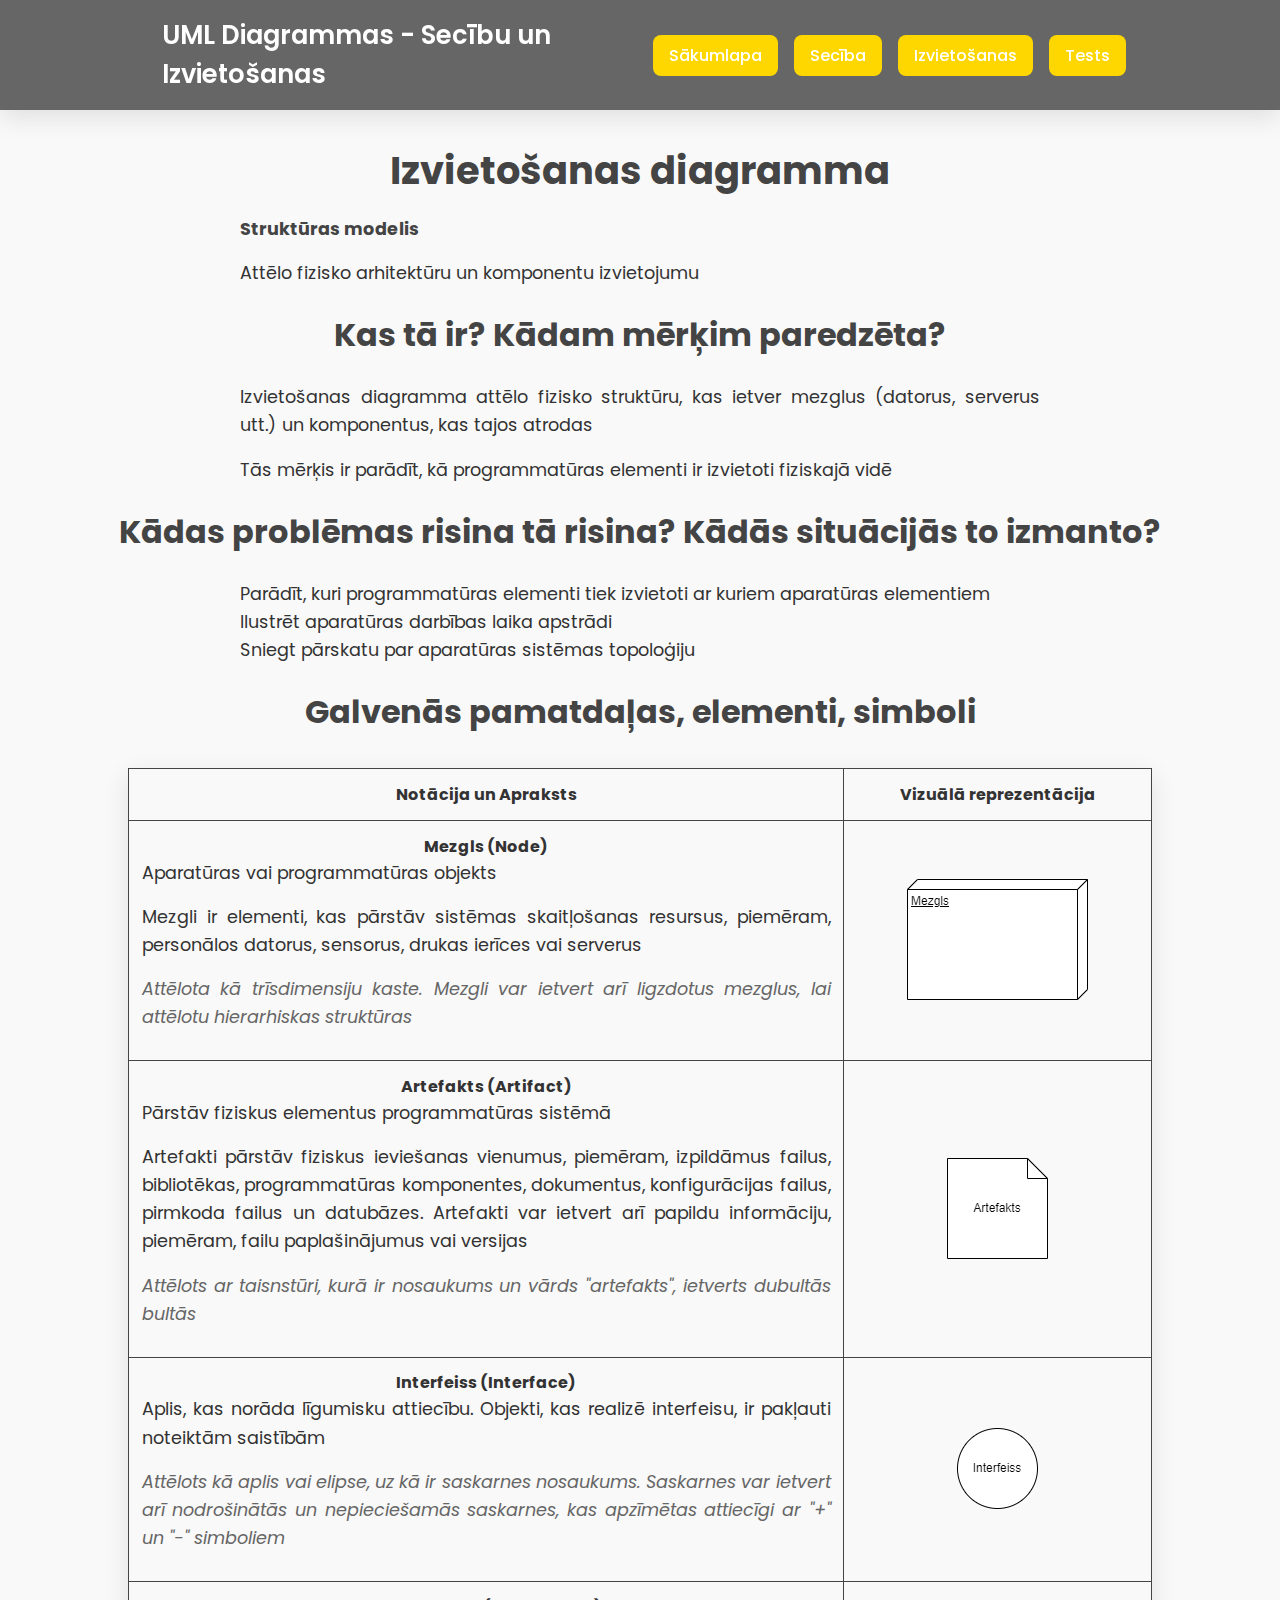
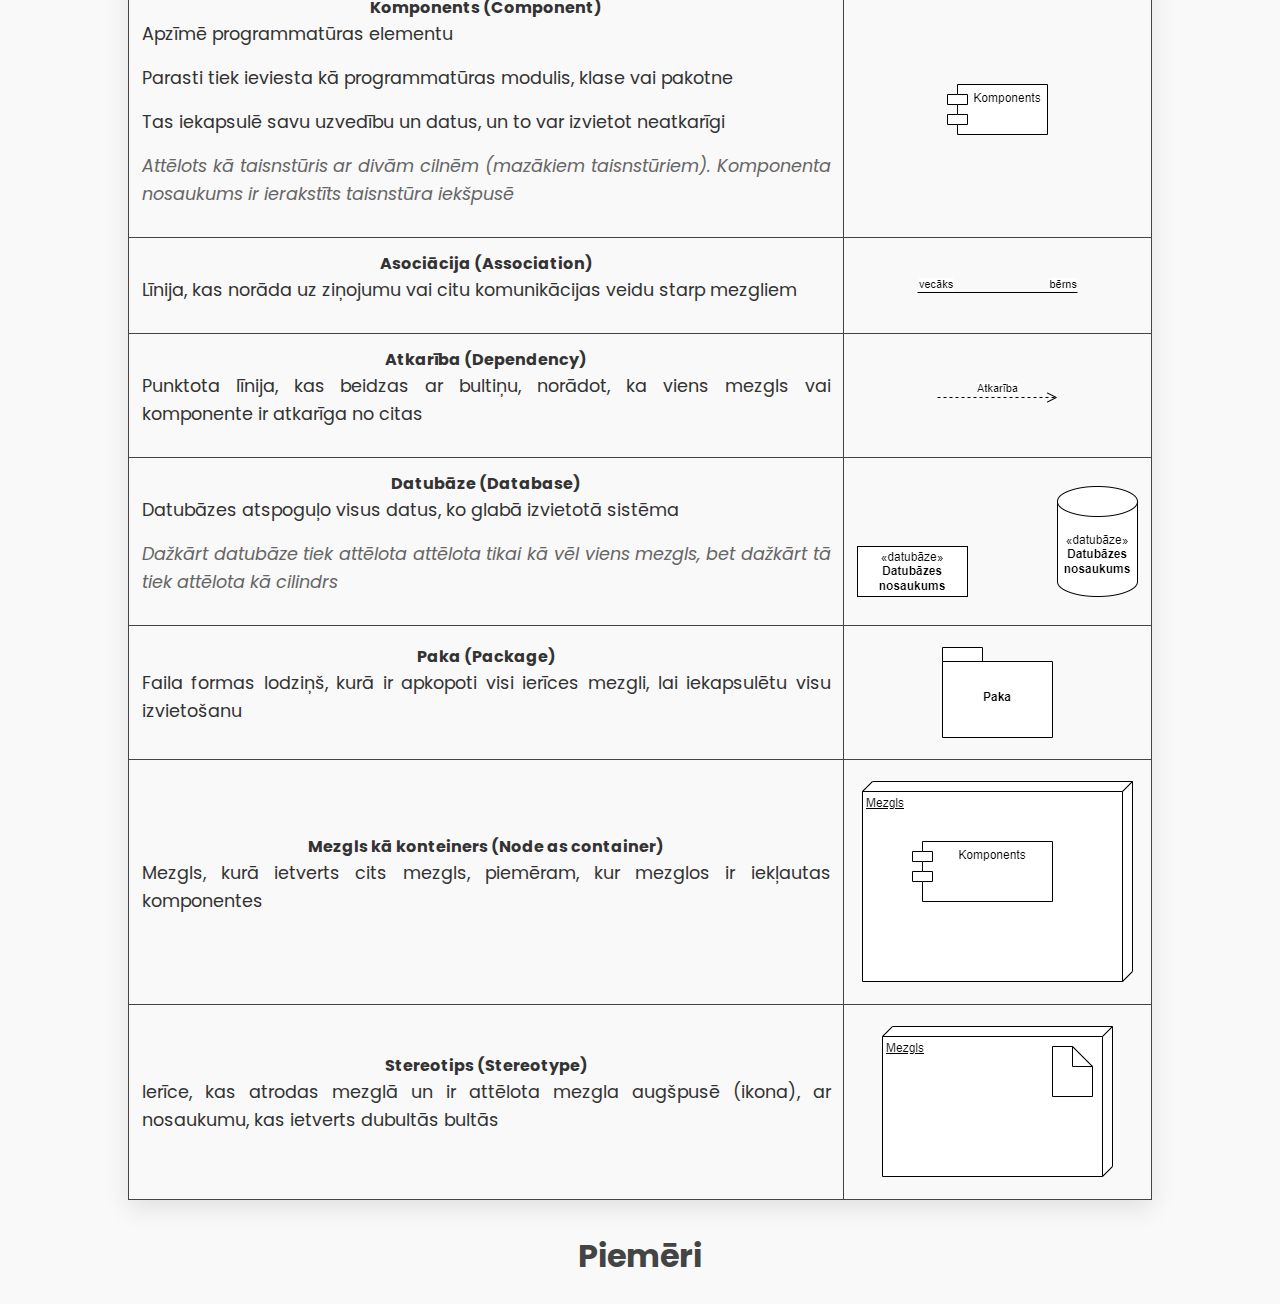
==== UML/deployment.html @ feddd4f9 "First commit" ====
<!DOCTYPE html>
<html lang="en">
<head>
    <meta charset="UTF-8">
    <meta name="viewport" content="width=device-width, initial-scale=1.0">
    <title>Izvietošanas diagrammas</title>
    <link rel="stylesheet" href="style.css">
    <link rel="stylesheet" href="https://cdnjs.cloudflare.com/ajax/libs/font-awesome/6.6.0/css/all.min.css" integrity="sha512-Kc323vGBEqzTmouAECnVceyQqyqdsSiqLQISBL29aUW4U/M7pSPA/gEUZQqv1cwx4OnYxTxve5UMg5GT6L4JJg==" crossorigin="anonymous" referrerpolicy="no-referrer" />
</head>
<body>
    <header>
        <a href="./" class="logo"><i class="fa-solid fa-diagram-project"></i> UML Diagrammas - Secību un Izvietošanas</a>

        <div class="uml">
            <a href="index.html" class="btn">Sākumlapa</a>         
            <a href="sequence.html" class="btn">Secība</a>
            <a href="deployment.html" class="btn">Izvietošanas</a>
            <a href="tests.html" class="btn">Tests</a>
        </div>   
    </header>
    <!-- <p>Katrai UML diagrammai izklāstīt:
        vai tā ir struktūras (structure) vai uzvedības (behavior) modeļa daļa?
        kas tā ir un kādam mērķim paredzēta?
        kādu problēmu tā risina un kādās situācijās to izmanto?
        kādas ir galvenās diagrammas pamatdaļas, elementi, izmantotie simboli?
        Izveidot divus piemērus katrai no UML diagrammām (saistībā ar tīmekļa tehnoloģiju projektiem). Kopā 4 piemēri.</p> -->

        <!-- <p>https://www.lucidchart.com/pages/uml-deployment-diagram <br>
            https://creately.com/guides/deployment-diagram-tutorial/ <br>
            https://www.visual-paradigm.com/guide/uml-unified-modeling-language/what-is-deployment-diagram/ <br>


            https://online.visual-paradigm.com/diagrams/tutorials/deployment-diagram-tutorial/
            https://online.visual-paradigm.com/app/diagrams/#diagram:proj=0&type=DeploymentDiagram&width=11&height=8.5&unit=inch
            
        </p> -->
        <!-- https://www.geeksforgeeks.org/deployment-diagram-unified-modeling-languageuml/#:~:text=Use-,Cases%20of%20Deployment%20Diagrams,-Below%20are%20the 
         https://www.lucidchart.com/pages/what-is-UML-unified-modeling-language#:~:text=the%20relevant%20relationships.-,DEPLOYMENT%20DIAGRAMS,-A%20deployment%20diagram-->

        <h1>Izvietošanas diagramma</h1>
            <p class="model">Struktūras modelis</p>
            <p>Attēlo fizisko arhitektūru un komponentu izvietojumu</p>
        <h2>Kas tā ir? Kādam mērķim paredzēta?</h2>
            <p>Izvietošanas diagramma attēlo fizisko struktūru, kas ietver mezglus (datorus, serverus utt.) un komponentus, kas tajos atrodas</p>
            <p>Tās mērķis ir parādīt, kā programmatūras elementi ir izvietoti fiziskajā vidē</p>
        <h2>Kādas problēmas risina tā risina? Kādās situācijās to izmanto?</h2>
            <p>Parādīt, kuri programmatūras elementi tiek izvietoti ar 
            kuriem aparatūras elementiem<br>
            Ilustrēt aparatūras darbības laika apstrādi<br>
            Sniegt pārskatu par aparatūras sistēmas topoloģiju</p>
        <h2>Galvenās pamatdaļas, elementi, simboli</h2>
        <table>
            <tr>
                <th>Notācija un Apraksts</th>
                <th>Vizuālā reprezentācija</th>
            </tr>
            <tr>
                <td><div class="title">Mezgls (Node)</div>
                    <p>Aparatūras vai programmatūras objekts</p>
                    <p>Mezgli ir elementi, kas pārstāv sistēmas skaitļošanas resursus, piemēram, personālos datorus, sensorus, drukas ierīces vai serverus</p>
                    <p class="description">Attēlota kā trīsdimensiju kaste. Mezgli var ietvert arī ligzdotus mezglus, lai attēlotu hierarhiskas struktūras</p>
                </td>
                <td><img src="Images/Deployment/node.png"></td>
            </tr>
            <tr>
                <!--  -->
                <td><div class="title">Artefakts (Artifact)</div>
                    <p>Pārstāv fiziskus elementus programmatūras sistēmā</p>
                    <p>Artefakti pārstāv fiziskus ieviešanas vienumus, piemēram, izpildāmus failus, bibliotēkas, programmatūras komponentes, dokumentus, konfigurācijas failus, pirmkoda failus un datubāzes. Artefakti var ietvert arī papildu informāciju, piemēram, failu paplašinājumus vai versijas</p>
                    <p class="description">Attēlots ar taisnstūri, kurā ir nosaukums un vārds "artefakts", ietverts dubultās bultās </p>
                </td>
                <td><img src="Images/Deployment/artifact.png"></td>
            </tr>
            <tr>
                <td><div class="title">Interfeiss (Interface)</div>
                    <p>Aplis, kas norāda līgumisku attiecību. Objekti, kas realizē interfeisu, ir pakļauti noteiktām saistībām</p>
                    <!-- <p>Interfeiss definē līgumu, kurā norādītas metodes vai darbības, kas komponentam jāīsteno. Tas atspoguļo dažādu komponentu vai apakšsistēmu mijiedarbības punktu</p> -->
                    <p class="description">Attēlots kā aplis vai elipse, uz kā ir saskarnes nosaukums. Saskarnes var ietvert arī nodrošinātās un nepieciešamās saskarnes, kas apzīmētas attiecīgi ar "+" un "-" simboliem</p> 
                    <!-- saskarnes check +/- -->
                </td>
                <td><img src="Images/Deployment/inter.png"></td>
            </tr>
            <tr>
                <td>
                    <div class="title">Komponents (Component)</div>
                    <p>Apzīmē programmatūras elementu</p>
                    <p>Parasti tiek ieviesta kā programmatūras modulis, klase vai pakotne</p>
                    <p>Tas iekapsulē savu uzvedību un datus, un to var izvietot neatkarīgi</p>
                    <p class="description"> Attēlots kā taisnstūris ar divām cilnēm (mazākiem taisnstūriem). Komponenta nosaukums ir ierakstīts taisnstūra iekšpusē</p>
                </td>
                <td><img src="Images/Deployment/comp.png"></td>
            </tr>
            <tr>
                <td><div class="title">Asociācija (Association)</div>
                    <p>Līnija, kas norāda uz ziņojumu vai citu komunikācijas veidu starp mezgliem</p>
                </td>
                <td><img src="Images/Deployment/ass.png"></td>
            </tr>
            <tr>
                <td><div class="title">Atkarība (Dependency)</div>
                    <p>Punktota līnija, kas beidzas ar bultiņu, norādot, ka viens mezgls vai komponente ir atkarīga no citas</p>
                </td>
                <td><img src="Images/Deployment/dep.png"></td>
            </tr>

            <tr>
                <td><div class="title">Datubāze (Database)</div>
                    <p>Datubāzes atspoguļo visus datus, ko glabā izvietotā sistēma</p>
                    <p class="description">Dažkārt datubāze tiek attēlota attēlota tikai kā vēl viens mezgls, bet dažkārt tā tiek attēlota kā cilindrs</p>
                </td>
                <td><img src="Images/Deployment/db.png"></td>
            </tr>
            <tr>
                <td><div class="title">Paka (Package)</div>
                    <p>Faila formas lodziņš, kurā ir apkopoti visi ierīces mezgli, lai iekapsulētu visu izvietošanu</p>
                </td>
                <td><img src="Images/Deployment/paka.png"></td>
            </tr>

            <tr>
                <td><div class="title">Mezgls kā konteiners (Node as container)</div>
                    <p>Mezgls, kurā ietverts cits mezgls, piemēram, kur mezglos ir iekļautas komponentes</p>
                </td>
                <td><img src="Images/Deployment/boxcomp.png"></td>   
            </tr>
            <tr>
                <td><div class="title">Stereotips (Stereotype)</div>
                    <p>Ierīce, kas atrodas mezglā un ir attēlota mezgla augšpusē (ikona), ar nosaukumu, kas ietverts dubultās bultās</p>
                </td>
                <td><img src="Images/Deployment/stero.png"></td>
            </tr>
        </table>
        <h2>Piemēri</h2>

        <!-- Izvietošanas diagrammas palīdz:

        Saprast sistēmas arhitektūru: Sniedz skaidru priekšstatu par to, kā komponenti ir izvietoti un kā tie mijiedarbojas.
        Identificēt resursus: Palīdz noteikt, kuri resursi ir nepieciešami, lai palaistu sistēmu.
        Plānot izvietošanu: Sniedz informāciju par to, kā un kur programmatūra tiks izvietota.
        Situācijas, kad tās tiek izmantotas:

        Sistēmas izstrādes plānošana.
        Izvietošanas un resursu pārvaldība.
        Datu centru un serveru infrastruktūras izstrāde. 
        

        Deployment Diagrams are used to represent system hardware and its software. It tells us what hardware components exist and what software components run on them.

        We illustrate system architecture as distribution of software artifacts over distributed targets.
        An artifact is the information that is generated by system software.
        They are primarily used when a software is being used, distributed or deployed over multiple machines with different configurations.
        -->
</body>
</html>
---- UML/style.css ----
@import url('https://fonts.googleapis.com/css2?family=Poppins:ital,wght@0,100;0,200;0,300;0,400;0,500;0,600;0,700;0,800;0,900&display=swap');

* {
    font-family: 'Poppins', sans-serif;
    margin: 0;
    padding: 0;
    outline: none;
    border: none;
    text-decoration: none;
    box-sizing: border-box;
    transition: all .3s ease;
}

:root {
    --dark-1: #444;
    --dark-2: #666;
    --gold-1: #FFD700;
    --gold-2: #ffae00;
    --white: #fff;
    --box-shadow: 0 .5rem 1.5rem rgba(0,0,0,0.1);
    --light-grey: #f9f9f9;
    --text-grey: #333;
}

body {
    background-color: var(--light-grey);
    color: var(--text-grey);
}

header {
    position: sticky;
    top: 0;
    width: 100%;
    background: var(--dark-2);
    z-index: 1;
    padding: 1rem 12%;
    box-shadow: var(--box-shadow);
    display: flex;
    justify-content: space-between;
    align-items: center;
}

.logo {
    color: var(--white);
    font-size: 1.6rem;
    font-weight: 600;
    display: flex;
    align-items: center;
}

.logo i {
    margin-right: 0.5rem;
}

.uml {
    display: flex;
    gap: 1rem;
}

.btn {
    display: inline-block;
    font-size: 1rem;
    font-weight: 500;
    border-radius: .5rem;
    background-color: var(--gold-1);
    color: var(--white);
    padding: .5rem 1rem;
}

.btn:hover {
    cursor: pointer;
    background: var(--gold-2);
    color: var(--white);
}

h1 {
    text-align: center;
    font-size: 2.4rem;
    margin: 2rem 0 1rem;
    color: var(--dark-1);
}

h2 {
    text-align: center;
    font-size: 2rem;
    margin: 1.5rem 0;
    color: var(--dark-1);
}

h3 {
    text-align: center;
    font-size: 1.8rem;
    margin-top: 1.5rem;
    color: var(--dark-2);
}

p {
    margin: 0 auto 1rem;
    max-width: 800px;
    font-size: 1.1rem;
    line-height: 1.6;
    text-align: justify;
}

.model {
    font-weight: bold;
    color: var(--dark-1);
}

.description{
    font-style: italic;
    color: var(--dark-2);
}

table {
    width: 80%;
    margin: 2rem auto;
    border-collapse: collapse;
    box-shadow: var(--box-shadow);
}

th, td {
    padding: 0.8rem;
    text-align: center;
    border: 1px solid var(--dark-1);
    font-size: 1rem;
}

td img {
    display: block;
    margin: 0.5rem auto;
}

.title {
    text-align: center;
    font-weight: bold;
}

.question {
    margin-bottom: 20px;
}

.question label {
    display: block;
    text-align: left;
    margin: 0 auto;
    width: fit-content;
}

.result {
    font-weight: bold;
    color: green;
}
        
.incorrect { 
    color: red; 
}
        
button { 
    padding: 10px 15px;
    font-size: 16px;
    display: block;
    margin: 20px auto;
 }

@media (max-width: 768px) {
    header {
        padding: 1rem 5%;
    }

    .uml {
        flex-direction: column;
        gap: 0.5rem;
    }

    h1 {
        font-size: 2rem;
    }

    h2 {
        font-size: 1.8rem;
    }

    h3 {
        font-size: 1.6rem;
    }

    p {
        margin: 0 1rem;
        font-size: 1rem;
    }

    table {
        width: 100%;
    }
}
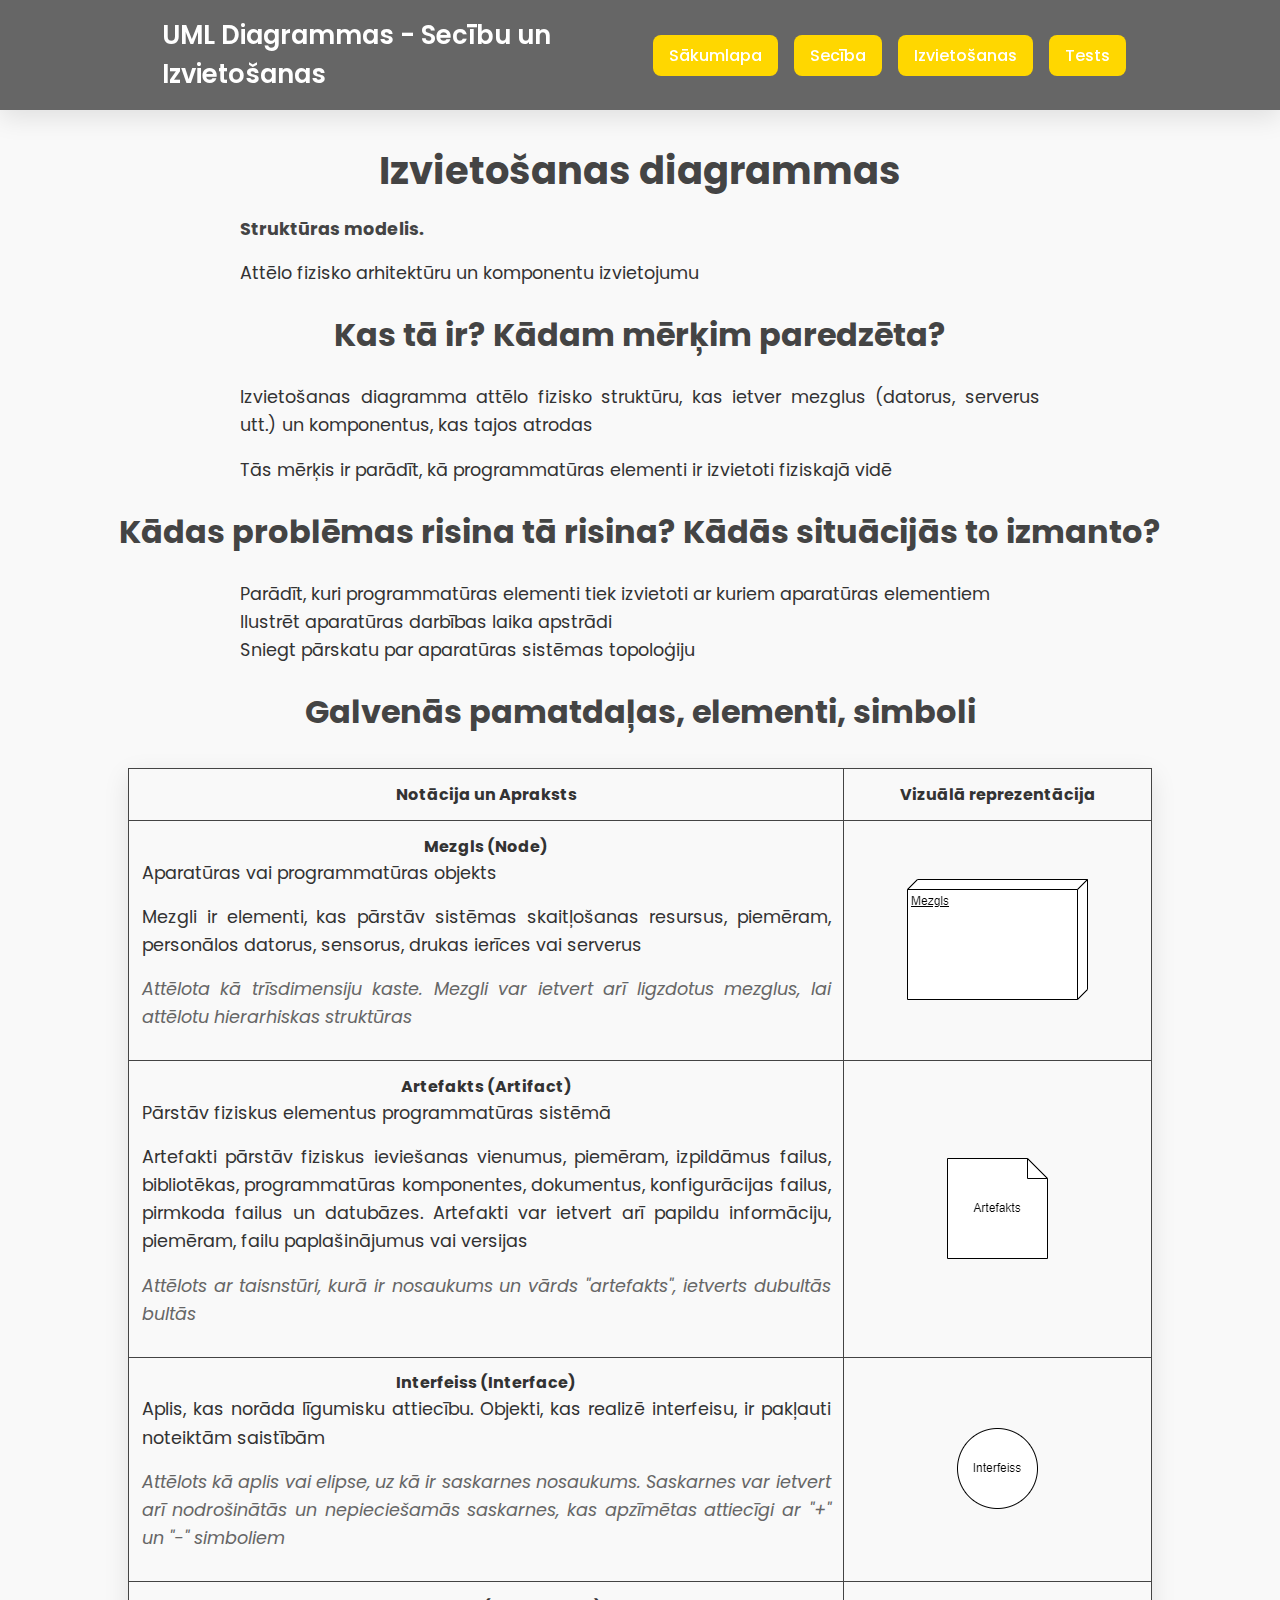
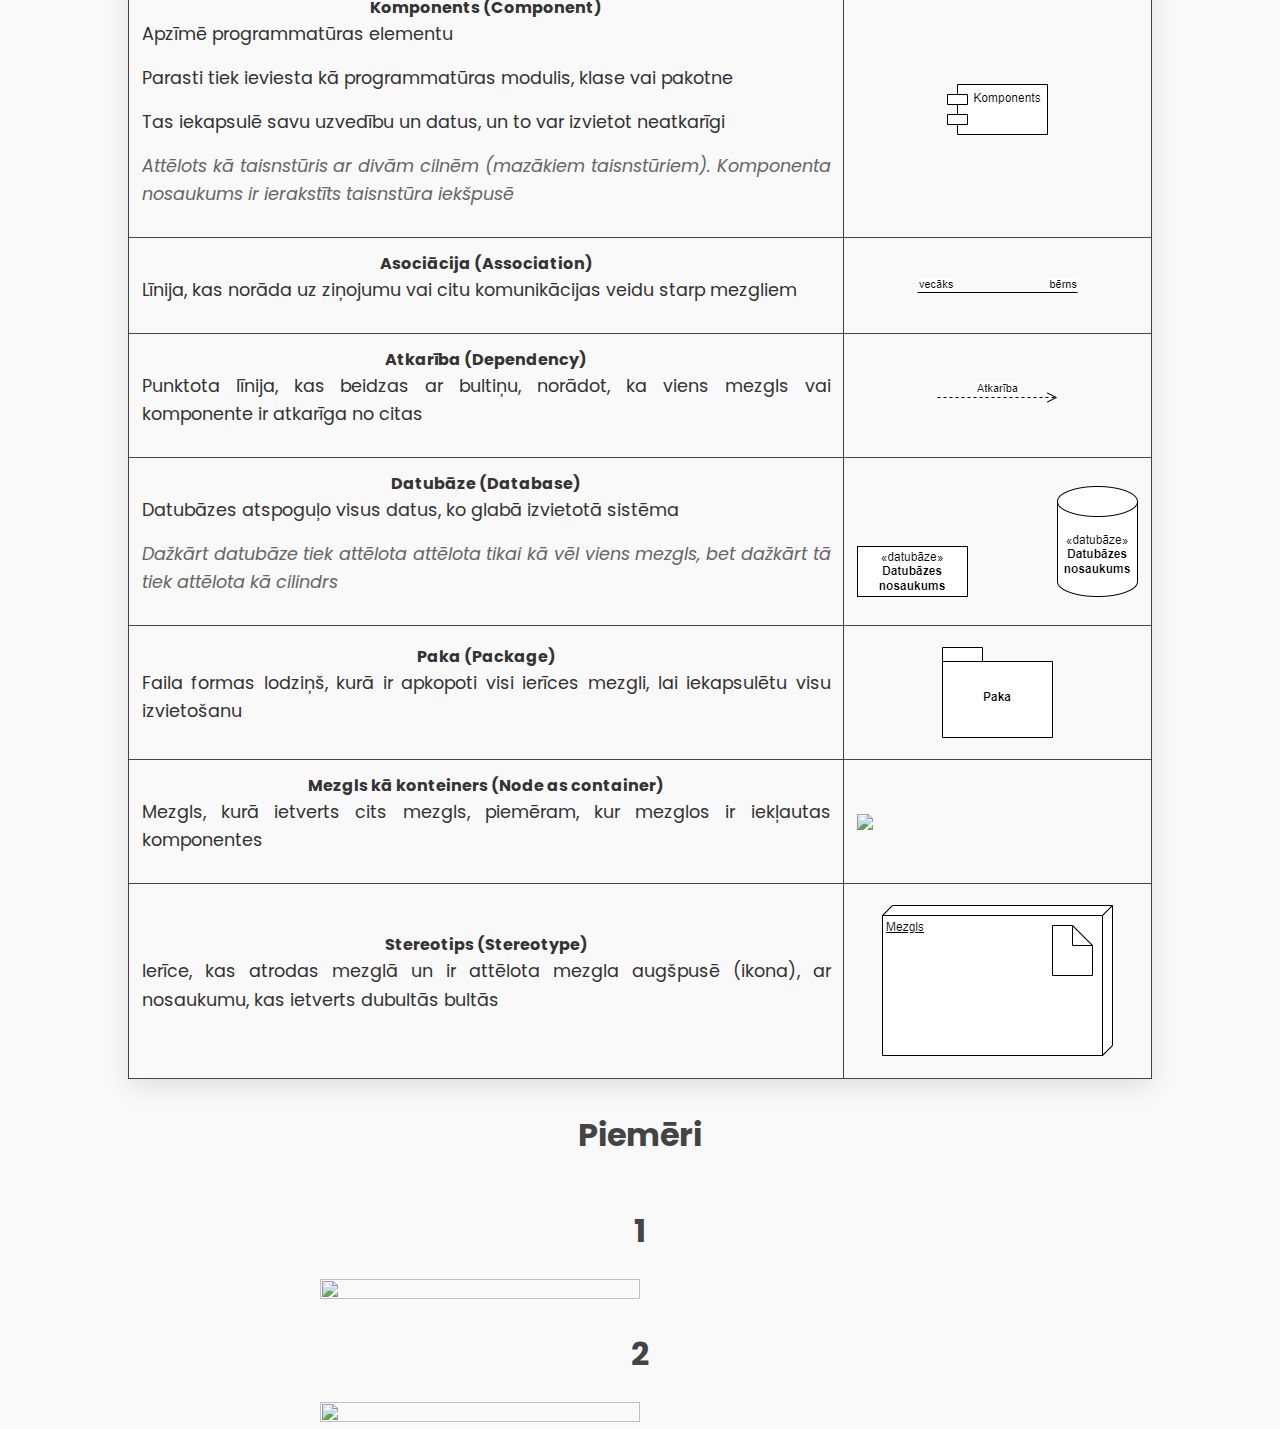
==== commit 0c7c8883: "Pievienoju pirmo sequence diagramu" ====
--- a/UML/deployment.html
+++ b/UML/deployment.html
@@ -37,9 +37,9 @@
         <!-- https://www.geeksforgeeks.org/deployment-diagram-unified-modeling-languageuml/#:~:text=Use-,Cases%20of%20Deployment%20Diagrams,-Below%20are%20the 
          https://www.lucidchart.com/pages/what-is-UML-unified-modeling-language#:~:text=the%20relevant%20relationships.-,DEPLOYMENT%20DIAGRAMS,-A%20deployment%20diagram-->
 
-        <h1>Izvietošanas diagramma</h1>
-            <p class="model">Struktūras modelis</p>
-            <p>Attēlo fizisko arhitektūru un komponentu izvietojumu</p>
+        <h1>Izvietošanas diagrammas</h1>
+        <p class="model">Struktūras modelis.</p>
+        <p>Attēlo fizisko arhitektūru un komponentu izvietojumu</p>
         <h2>Kas tā ir? Kādam mērķim paredzēta?</h2>
             <p>Izvietošanas diagramma attēlo fizisko struktūru, kas ietver mezglus (datorus, serverus utt.) un komponentus, kas tajos atrodas</p>
             <p>Tās mērķis ir parādīt, kā programmatūras elementi ir izvietoti fiziskajā vidē</p>
@@ -132,6 +132,17 @@
         </table>
         <h2>Piemēri</h2>
 
+
+        <div class="examp">
+            <h2>1</h2>
+            <img src=""></img>
+        </div>
+        
+        <div class="examp">
+            <h2>2</h2>
+            <img src=""></img>
+        </div>
+
         <!-- Izvietošanas diagrammas palīdz:
 
         Saprast sistēmas arhitektūru: Sniedz skaidru priekšstatu par to, kā komponenti ir izvietoti un kā tie mijiedarbojas.
--- a/UML/style.css
+++ b/UML/style.css
@@ -163,6 +163,20 @@
     margin: 20px auto;
  }
 
+
+.examp{
+    display: flex;
+    flex-direction: column;
+    align-items: center;
+}
+
+
+.examp img{
+    width: 50%;
+    height: 50%;
+}
+
+
 @media (max-width: 768px) {
     header {
         padding: 1rem 5%;
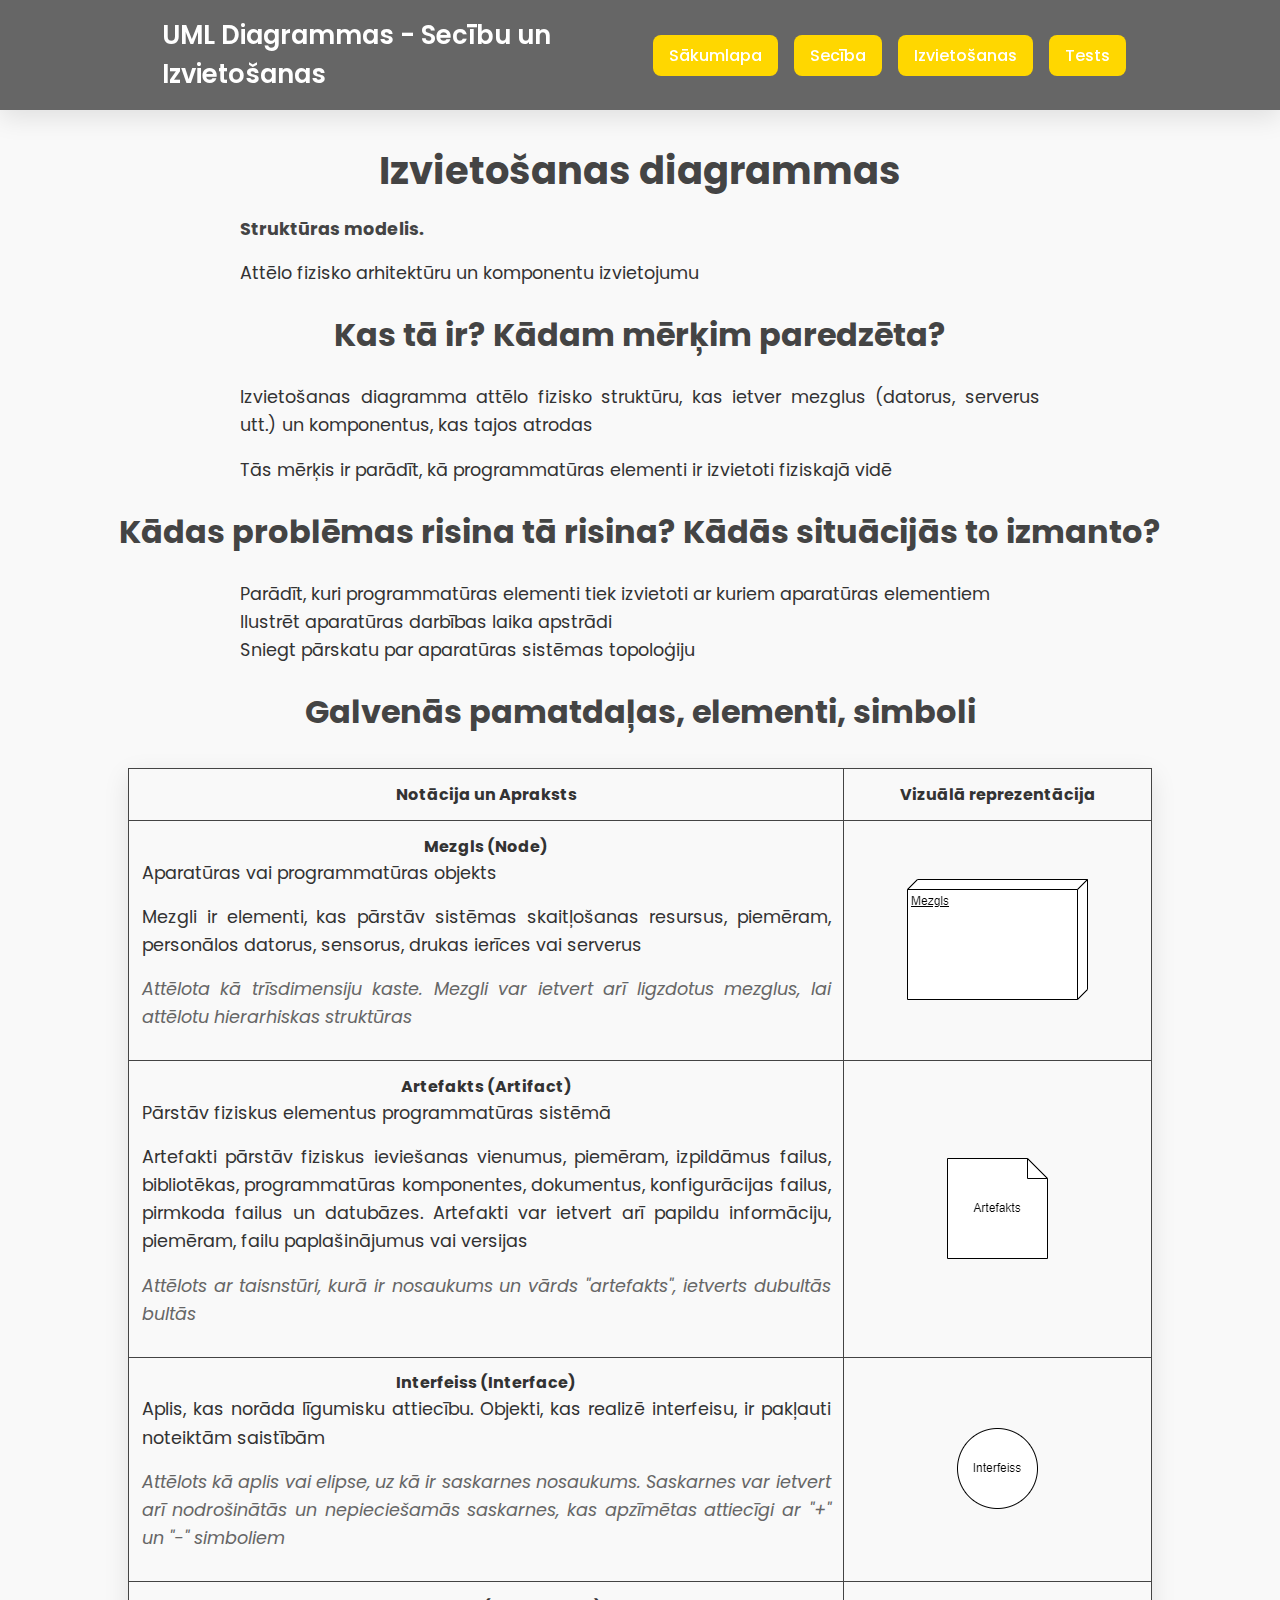
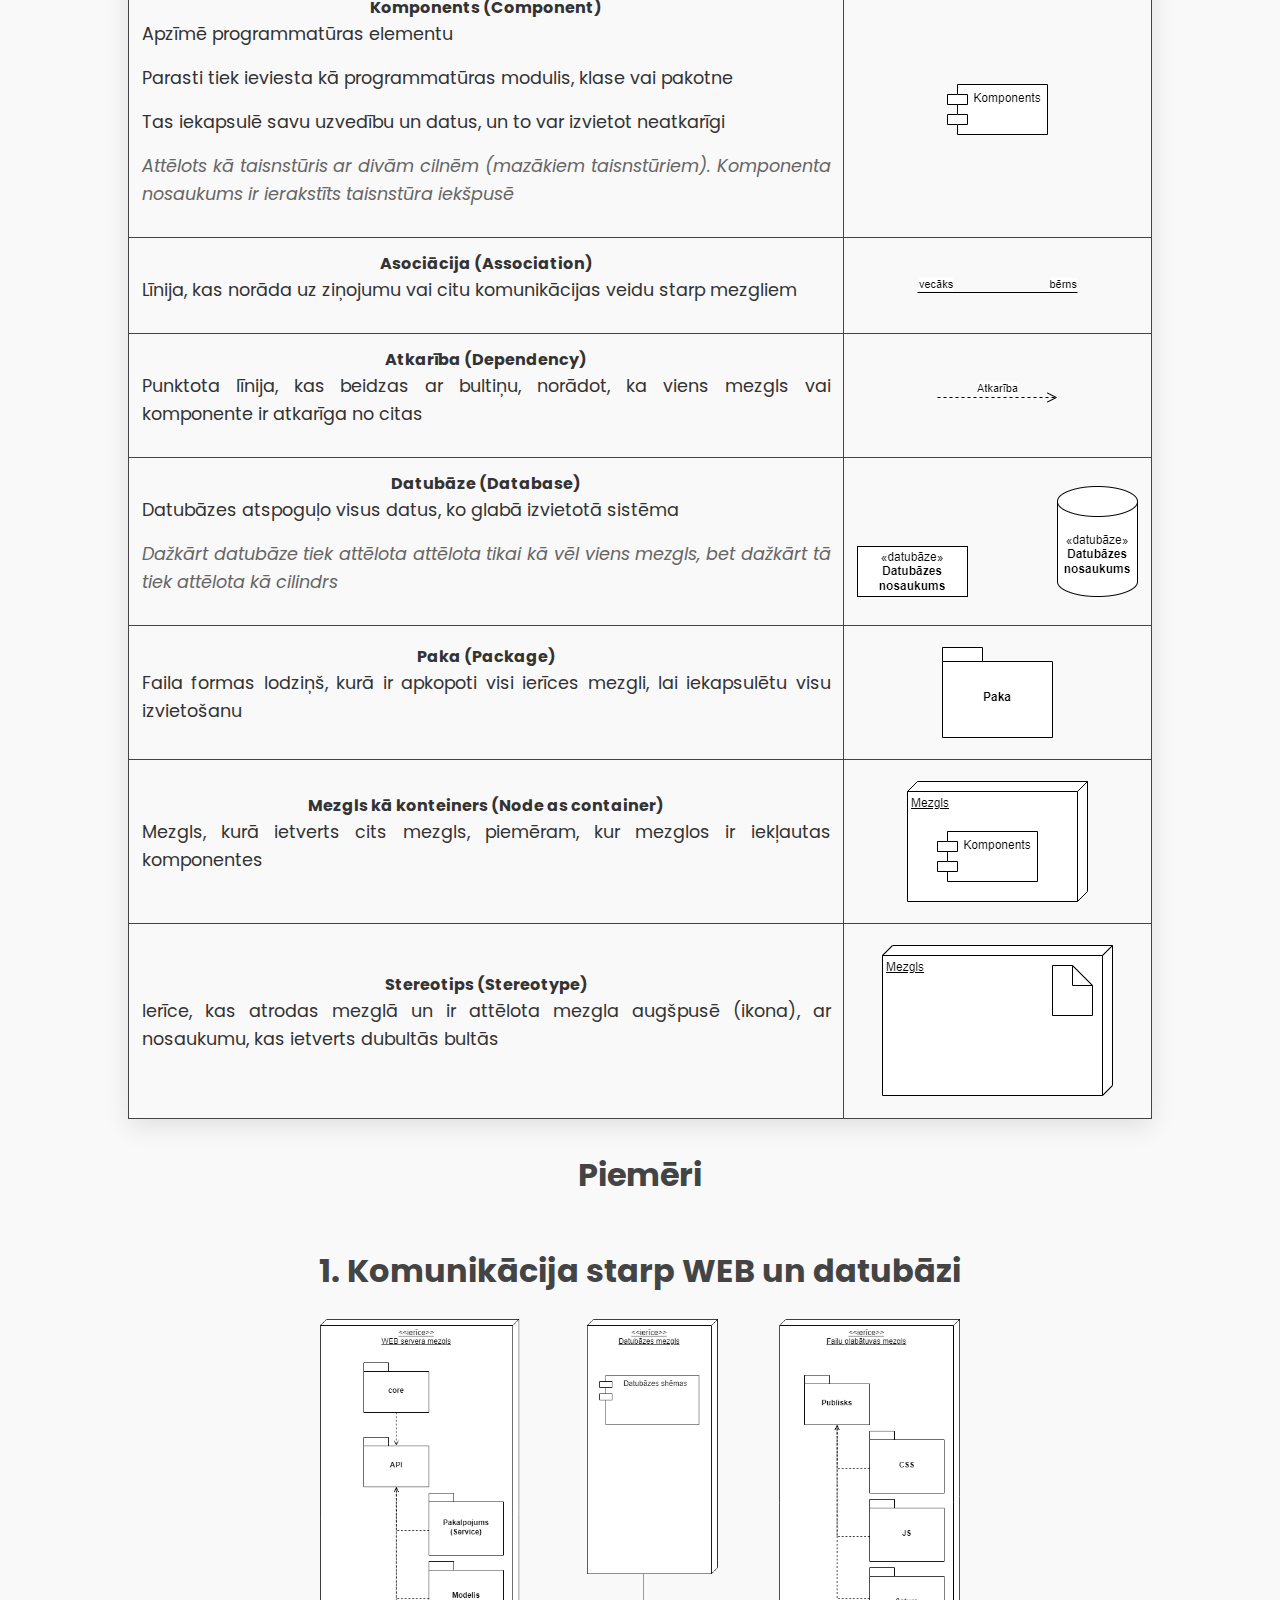
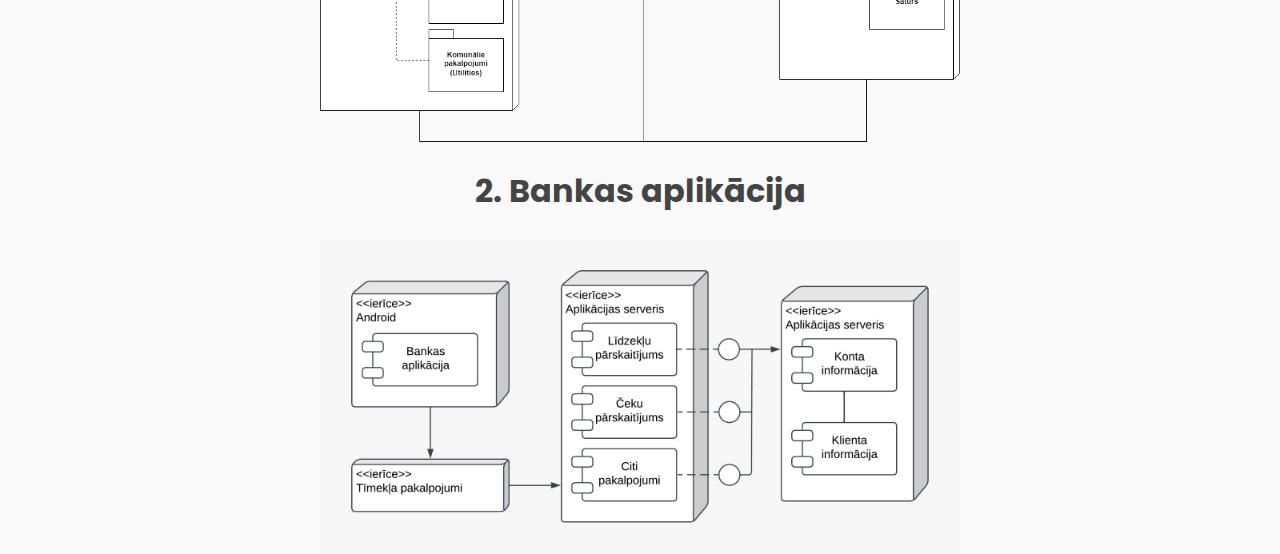
==== commit f87ebdcc: "added missing diagrams fixed img size and fixed an image" ====
--- a/UML/deployment.html
+++ b/UML/deployment.html
@@ -121,7 +121,7 @@
                 <td><div class="title">Mezgls kā konteiners (Node as container)</div>
                     <p>Mezgls, kurā ietverts cits mezgls, piemēram, kur mezglos ir iekļautas komponentes</p>
                 </td>
-                <td><img src="Images/Deployment/boxcomp.png"></td>   
+                <td><img src="Images/Deployment/boxass.png"></td>   
             </tr>
             <tr>
                 <td><div class="title">Stereotips (Stereotype)</div>
@@ -134,13 +134,13 @@
 
 
         <div class="examp">
-            <h2>1</h2>
-            <img src=""></img>
+            <h2>1. Komunikācija starp WEB un datubāzi</h2>
+            <img src="Images/Deployment/1_deploy_dia.png"></img>
         </div>
         
         <div class="examp">
-            <h2>2</h2>
-            <img src=""></img>
+            <h2>2. Bankas aplikācija</h2>
+            <img src="Images/Deployment/2_deploy_dia.jpg"></img>
         </div>
 
         <!-- Izvietošanas diagrammas palīdz:
--- a/UML/style.css
+++ b/UML/style.css
@@ -129,6 +129,10 @@
 td img {
     display: block;
     margin: 0.5rem auto;
+    max-width: 350px; 
+    max-height: 350px; 
+    width: auto; 
+    height: auto; 
 }
 
 .title {
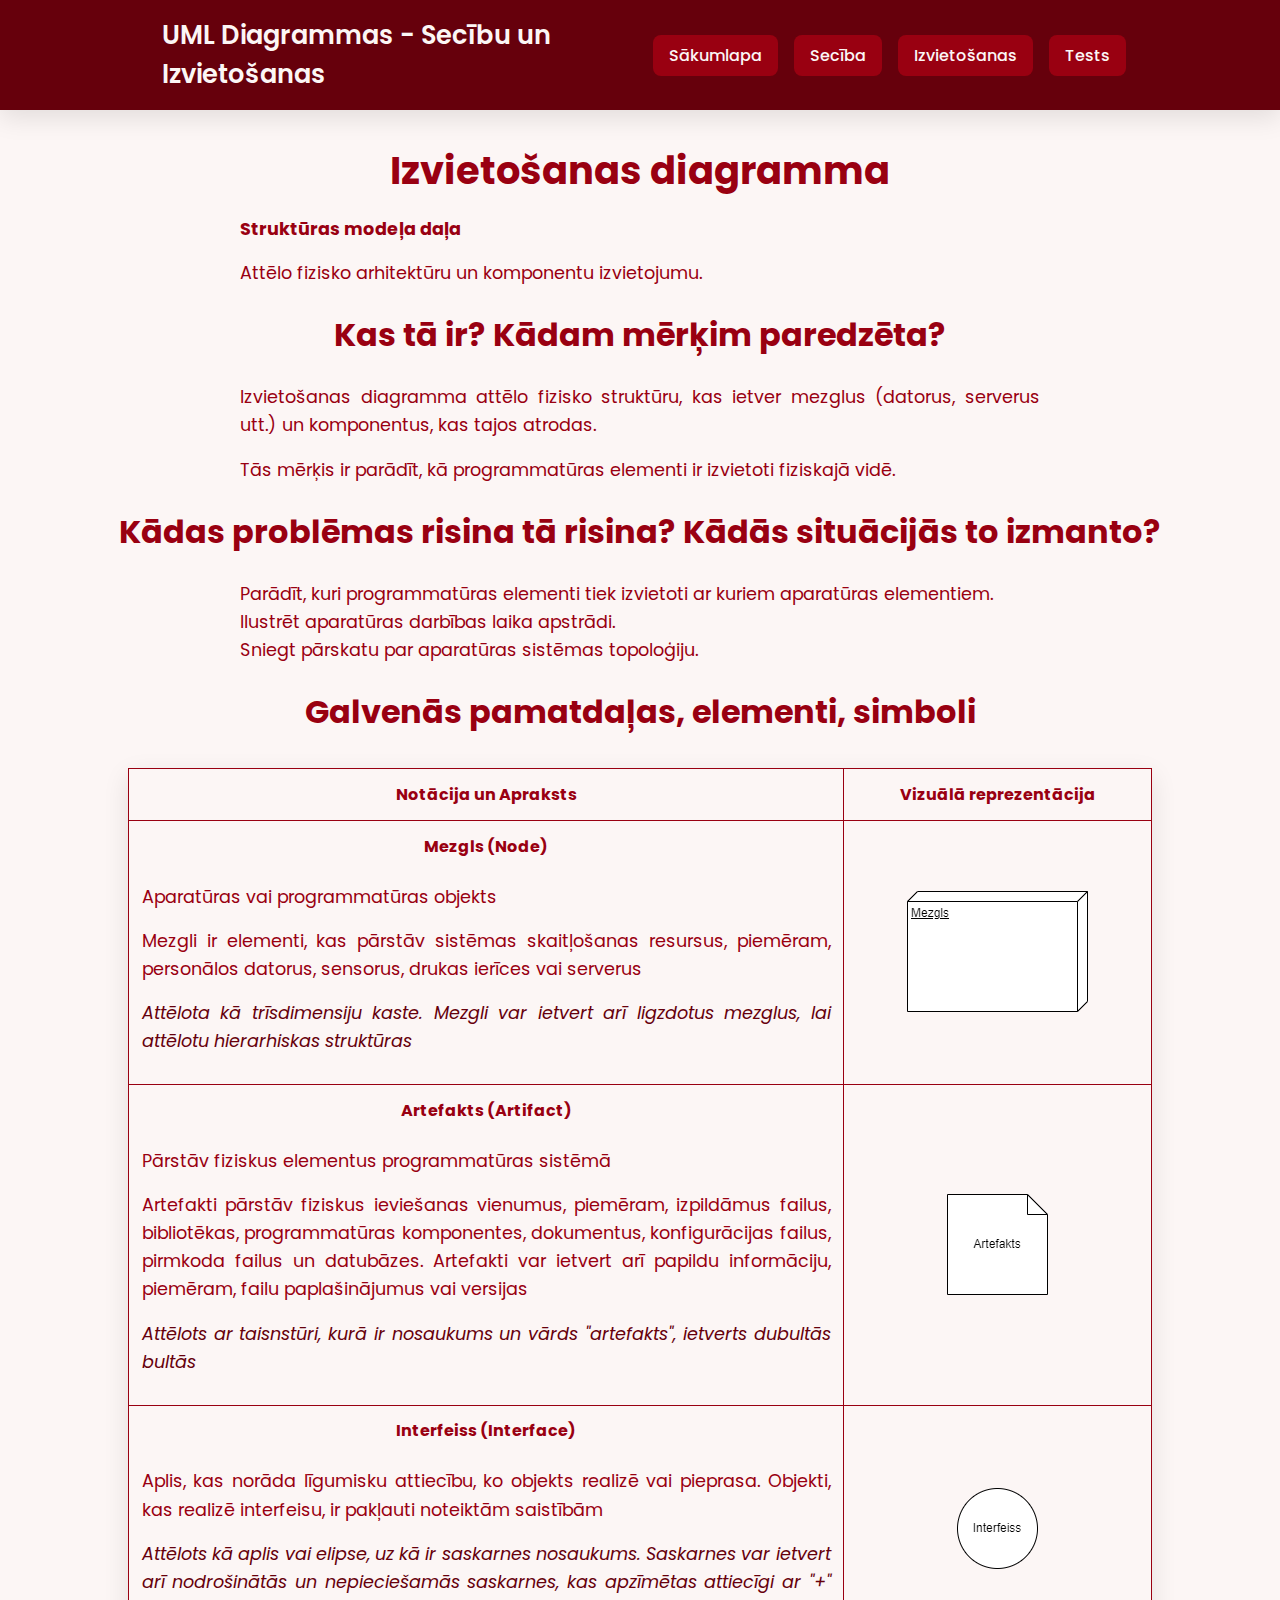
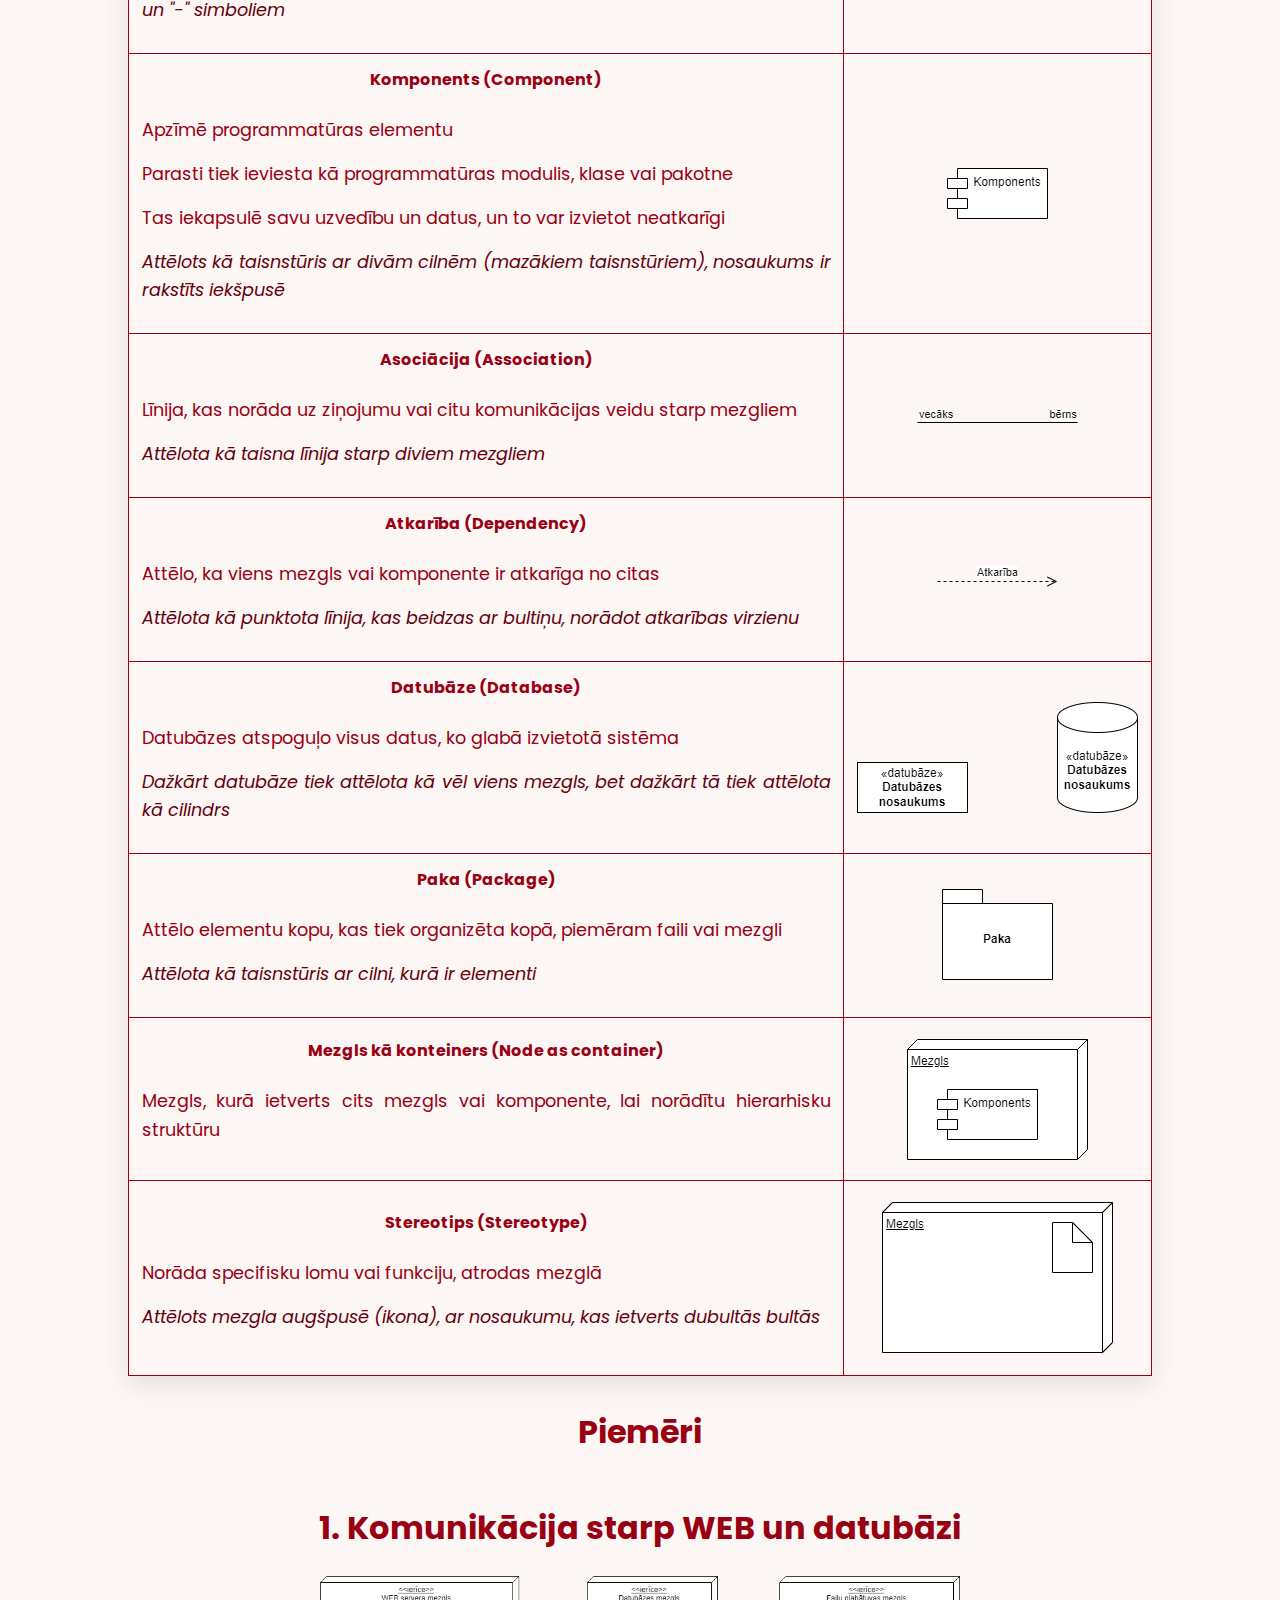
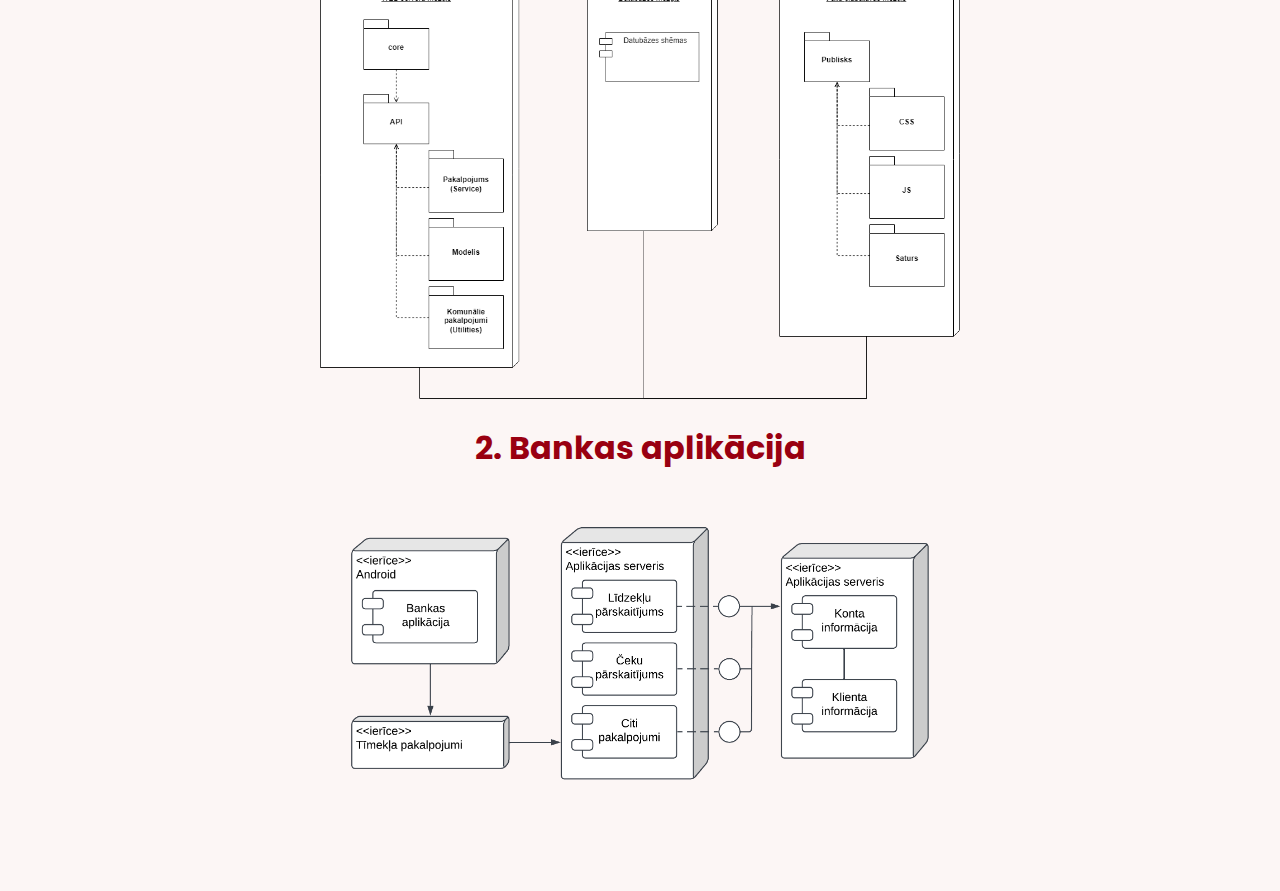
==== commit 2cf1c2d4: "changed the colors around a bit more questions for the test and fixed some small stuff" ====
--- a/UML/deployment.html
+++ b/UML/deployment.html
@@ -5,7 +5,9 @@
     <meta name="viewport" content="width=device-width, initial-scale=1.0">
     <title>Izvietošanas diagrammas</title>
     <link rel="stylesheet" href="style.css">
+    <link rel="shortcut icon" href="Images/diagram-project.png" type="images/x-icon">
     <link rel="stylesheet" href="https://cdnjs.cloudflare.com/ajax/libs/font-awesome/6.6.0/css/all.min.css" integrity="sha512-Kc323vGBEqzTmouAECnVceyQqyqdsSiqLQISBL29aUW4U/M7pSPA/gEUZQqv1cwx4OnYxTxve5UMg5GT6L4JJg==" crossorigin="anonymous" referrerpolicy="no-referrer" />
+    <link rel="icon" href="Images/diagram.png" type="image/icon type">
 </head>
 <body>
     <header>
@@ -37,17 +39,17 @@
         <!-- https://www.geeksforgeeks.org/deployment-diagram-unified-modeling-languageuml/#:~:text=Use-,Cases%20of%20Deployment%20Diagrams,-Below%20are%20the 
          https://www.lucidchart.com/pages/what-is-UML-unified-modeling-language#:~:text=the%20relevant%20relationships.-,DEPLOYMENT%20DIAGRAMS,-A%20deployment%20diagram-->
 
-        <h1>Izvietošanas diagrammas</h1>
-        <p class="model">Struktūras modelis.</p>
-        <p>Attēlo fizisko arhitektūru un komponentu izvietojumu</p>
+        <h1><i class="fas fa-server"></i> Izvietošanas diagramma</h1>
+        <p class="model">Struktūras modeļa daļa</p>
+        <p>Attēlo fizisko arhitektūru un komponentu izvietojumu.</p>
         <h2>Kas tā ir? Kādam mērķim paredzēta?</h2>
-            <p>Izvietošanas diagramma attēlo fizisko struktūru, kas ietver mezglus (datorus, serverus utt.) un komponentus, kas tajos atrodas</p>
-            <p>Tās mērķis ir parādīt, kā programmatūras elementi ir izvietoti fiziskajā vidē</p>
+            <p>Izvietošanas diagramma attēlo fizisko struktūru, kas ietver mezglus (datorus, serverus utt.) un komponentus, kas tajos atrodas.</p>
+            <p>Tās mērķis ir parādīt, kā programmatūras elementi ir izvietoti fiziskajā vidē.</p>
         <h2>Kādas problēmas risina tā risina? Kādās situācijās to izmanto?</h2>
             <p>Parādīt, kuri programmatūras elementi tiek izvietoti ar 
-            kuriem aparatūras elementiem<br>
-            Ilustrēt aparatūras darbības laika apstrādi<br>
-            Sniegt pārskatu par aparatūras sistēmas topoloģiju</p>
+            kuriem aparatūras elementiem.<br>
+            Ilustrēt aparatūras darbības laika apstrādi.<br>
+            Sniegt pārskatu par aparatūras sistēmas topoloģiju.</p>
         <h2>Galvenās pamatdaļas, elementi, simboli</h2>
         <table>
             <tr>
@@ -73,7 +75,7 @@
             </tr>
             <tr>
                 <td><div class="title">Interfeiss (Interface)</div>
-                    <p>Aplis, kas norāda līgumisku attiecību. Objekti, kas realizē interfeisu, ir pakļauti noteiktām saistībām</p>
+                    <p>Aplis, kas norāda līgumisku attiecību, ko objekts realizē vai pieprasa. Objekti, kas realizē interfeisu, ir pakļauti noteiktām saistībām</p>
                     <!-- <p>Interfeiss definē līgumu, kurā norādītas metodes vai darbības, kas komponentam jāīsteno. Tas atspoguļo dažādu komponentu vai apakšsistēmu mijiedarbības punktu</p> -->
                     <p class="description">Attēlots kā aplis vai elipse, uz kā ir saskarnes nosaukums. Saskarnes var ietvert arī nodrošinātās un nepieciešamās saskarnes, kas apzīmētas attiecīgi ar "+" un "-" simboliem</p> 
                     <!-- saskarnes check +/- -->
@@ -86,19 +88,21 @@
                     <p>Apzīmē programmatūras elementu</p>
                     <p>Parasti tiek ieviesta kā programmatūras modulis, klase vai pakotne</p>
                     <p>Tas iekapsulē savu uzvedību un datus, un to var izvietot neatkarīgi</p>
-                    <p class="description"> Attēlots kā taisnstūris ar divām cilnēm (mazākiem taisnstūriem). Komponenta nosaukums ir ierakstīts taisnstūra iekšpusē</p>
+                    <p class="description"> Attēlots kā taisnstūris ar divām cilnēm (mazākiem taisnstūriem), nosaukums ir rakstīts iekšpusē</p>
                 </td>
                 <td><img src="Images/Deployment/comp.png"></td>
             </tr>
             <tr>
                 <td><div class="title">Asociācija (Association)</div>
                     <p>Līnija, kas norāda uz ziņojumu vai citu komunikācijas veidu starp mezgliem</p>
+                    <p class="description">Attēlota kā taisna līnija starp diviem mezgliem</p>
                 </td>
                 <td><img src="Images/Deployment/ass.png"></td>
             </tr>
             <tr>
                 <td><div class="title">Atkarība (Dependency)</div>
-                    <p>Punktota līnija, kas beidzas ar bultiņu, norādot, ka viens mezgls vai komponente ir atkarīga no citas</p>
+                    <p>Attēlo, ka viens mezgls vai komponente ir atkarīga no citas</p>
+                    <p class="description">Attēlota kā punktota līnija, kas beidzas ar bultiņu, norādot atkarības virzienu</p>
                 </td>
                 <td><img src="Images/Deployment/dep.png"></td>
             </tr>
@@ -106,26 +110,28 @@
             <tr>
                 <td><div class="title">Datubāze (Database)</div>
                     <p>Datubāzes atspoguļo visus datus, ko glabā izvietotā sistēma</p>
-                    <p class="description">Dažkārt datubāze tiek attēlota attēlota tikai kā vēl viens mezgls, bet dažkārt tā tiek attēlota kā cilindrs</p>
+                    <p class="description">Dažkārt datubāze tiek attēlota kā vēl viens mezgls, bet dažkārt tā tiek attēlota kā cilindrs</p>
                 </td>
                 <td><img src="Images/Deployment/db.png"></td>
             </tr>
             <tr>
                 <td><div class="title">Paka (Package)</div>
-                    <p>Faila formas lodziņš, kurā ir apkopoti visi ierīces mezgli, lai iekapsulētu visu izvietošanu</p>
+                    <p>Attēlo elementu kopu, kas tiek organizēta kopā, piemēram faili vai mezgli</p>
+                    <p class="description">Attēlota kā taisnstūris ar cilni, kurā ir elementi</p>
                 </td>
                 <td><img src="Images/Deployment/paka.png"></td>
             </tr>
 
             <tr>
                 <td><div class="title">Mezgls kā konteiners (Node as container)</div>
-                    <p>Mezgls, kurā ietverts cits mezgls, piemēram, kur mezglos ir iekļautas komponentes</p>
+                    <p>Mezgls, kurā ietverts cits mezgls vai komponente, lai norādītu hierarhisku struktūru</p>
                 </td>
                 <td><img src="Images/Deployment/boxass.png"></td>   
             </tr>
             <tr>
                 <td><div class="title">Stereotips (Stereotype)</div>
-                    <p>Ierīce, kas atrodas mezglā un ir attēlota mezgla augšpusē (ikona), ar nosaukumu, kas ietverts dubultās bultās</p>
+                    <p>Norāda specifisku lomu vai funkciju, atrodas mezglā</p>
+                    <p class="description">Attēlots mezgla augšpusē (ikona), ar nosaukumu, kas ietverts dubultās bultās</p>
                 </td>
                 <td><img src="Images/Deployment/stero.png"></td>
             </tr>
@@ -140,7 +146,7 @@
         
         <div class="examp">
             <h2>2. Bankas aplikācija</h2>
-            <img src="Images/Deployment/2_deploy_dia.jpg"></img>
+            <img src="Images/Deployment/2_deployment_dia.png"></img>
         </div>
 
         <!-- Izvietošanas diagrammas palīdz:
--- a/UML/style.css
+++ b/UML/style.css
@@ -12,24 +12,25 @@
 }
 
 :root {
-    --dark-1: #444;
-    --dark-2: #666;
-    --gold-1: #FFD700;
-    --gold-2: #ffae00;
-    --white: #fff;
+    --dark-1: #990011;
+    --dark-2: #66000C;
+    --gold-1: #990011;
+    --gold-2: #CC0015;
+    --white: #FCF6F5;
     --box-shadow: 0 .5rem 1.5rem rgba(0,0,0,0.1);
-    --light-grey: #f9f9f9;
-    --text-grey: #333;
+    --light-grey: #FCF6F5;
+    --text-grey: #990011;
 }
 
 body {
     background-color: var(--light-grey);
     color: var(--text-grey);
+    padding-bottom: 5rem;
 }
 
 header {
     position: sticky;
-    top: 0;
+    top: 1;
     width: 100%;
     background: var(--dark-2);
     z-index: 1;
@@ -90,7 +91,7 @@
 h3 {
     text-align: center;
     font-size: 1.8rem;
-    margin-top: 1.5rem;
+    margin: 1.5rem 0;
     color: var(--dark-2);
 }
 
@@ -138,6 +139,7 @@
 .title {
     text-align: center;
     font-weight: bold;
+    margin-bottom: 1.5rem;
 }
 
 .question {
@@ -160,13 +162,21 @@
     color: red; 
 }
         
-button { 
+button {
     padding: 10px 15px;
     font-size: 16px;
     display: block;
     margin: 20px auto;
- }
-
+    border-radius: .5rem;
+    background: var(--dark-1);
+    color: var(--light-grey);
+    transition: all 0.3s ease;
+}
+
+button:hover {
+    background: var(--dark-2);
+    cursor: pointer;
+}
 
 .examp{
     display: flex;
@@ -180,35 +190,227 @@
     height: 50%;
 }
 
+.btnsubmit{
+    padding: 10px 20px;
+    font-size: 16px;
+    font-weight: 600;
+    background-color: var(--gold-1);
+    color: var(--white);
+    border: none;
+    border-radius: 0.5rem;
+    cursor: pointer;
+    transition: all 0.3s ease;
+    text-align: center;
+    width: 50%;
+    box-shadow: var(--box-shadow);
+    margin-top: 1.5rem;
+}
+
+.btnsubmit:hover{
+    cursor: pointer;
+    background: var(--gold-2);
+    color: var(--white);
+    transform: translateY(-2px);
+}
+
+::-webkit-scrollbar {
+
+    width: 10px;
+}
+
+::-webkit-scrollbar-track {
+    background: var(--light-grey);
+}
+
+::-webkit-scrollbar-thumb {
+    background-color: var(--dark-1);
+    border-radius: 10px;
+    border: 2px solid var(--light-grey);
+}
+
+::selection {
+    background-color: var(--dark-1);
+    color: var(--white);
+}
+
+.popup {
+    display: none;
+    position: fixed;
+    top: 0;
+    left: 0;
+    width: 100%;
+    height: 100%;
+    background-color: rgba(0, 0, 0, 0.7);
+    justify-content: center;
+    align-items: center;
+    z-index: 1000;
+}
+
+.popup-content {
+    background-color: #fff;
+    border-radius: 10px;
+    padding: 20px;
+    text-align: center;
+    width: 300px;
+    box-shadow: 0 5px 15px rgba(0, 0, 0, 0.3);
+}
+
+.popup-content h3 {
+    margin-bottom: 20px;
+    font-size: 18px;
+    font-weight: bold;
+    color: #333;
+}
+
+.popup-content p {
+    margin: 15px 0;
+    font-size: 16px;
+    color: #333;
+}
+
+.popup-content button {
+    padding: 10px 20px;
+    background-color: var(--gold-1);
+    color: var(--white);
+    border: none;
+    border-radius: 5px;
+    cursor: pointer;
+    font-size: 16px;
+}
+
+.popup-content button:hover {
+    background: var(--gold-2);
+    color: var(--white);
+}
+
+.question p {
+    font-size: 1.5rem;
+}
+
+/* custom radio buttons */
+ .container {
+    display: block;
+    position: relative;
+    padding-left: 2rem;
+    margin-bottom: 12px;
+    cursor: pointer;
+    font-size: 1.2rem;
+    -webkit-user-select: none;
+    -moz-user-select: none;
+    -ms-user-select: none;
+    user-select: none;
+  }
+  
+  .container input {
+    position: absolute;
+    opacity: 0;
+    cursor: pointer;
+    height: 0;
+    width: 0;
+  }
+  
+  .checkmark {
+    position: absolute;
+    top: 0;
+    left: 0;
+    height: 25px;
+    width: 25px;
+    background-color: #ccc;
+    border-radius: 50%;
+  }
+  
+  .container:hover input ~ .checkmark {
+    background-color: var(--dark-1);
+  }
+  
+
+  .container input:checked ~ .checkmark {
+    background-color: var(--dark-1);
+  }
+  
+
+  .checkmark:after {
+    content: "";
+    position: absolute;
+    display: none;
+  }
+  
+  .container input:checked ~ .checkmark:after {
+    display: block;
+  }
+  
+
+  .container .checkmark:after {
+    top: 9px;
+    left: 9px;
+    width: 8px;
+    height: 8px;
+    border-radius: 50%;
+    background: var(--white);
+  } 
 
 @media (max-width: 768px) {
     header {
-        padding: 1rem 5%;
+        padding: 1rem 3%;
+        flex-direction: column;
+        align-items: flex-start;
+    }
+
+    .logo {
+        font-size: 1.4rem;
     }
 
     .uml {
         flex-direction: column;
-        gap: 0.5rem;
+        width: 100%;
+        align-items: flex-start;
+        gap: 0.4rem;
+        margin-top: 0.5rem;
+    }
+
+    .btn {
+        font-size: 0.9rem;
+        padding: 0.4rem 0.8rem;
+        width: 100%;
+        text-align: left;
     }
 
     h1 {
-        font-size: 2rem;
+        font-size: 1.8rem;
     }
 
     h2 {
-        font-size: 1.8rem;
+        font-size: 1.6rem;
     }
 
     h3 {
-        font-size: 1.6rem;
+        font-size: 1.4rem;
     }
 
     p {
-        margin: 0 1rem;
-        font-size: 1rem;
+        font-size: 0.95rem;
+        margin: 0 0.5rem;
+        text-align: left;
     }
 
     table {
+        width: 95%;
+        font-size: 0.9rem;
+    }
+
+    th, td {
+        padding: 0.5rem;
+    }
+
+    .examp img {
+        width: 80%;
+        height: auto;
+    }
+}
+
+@media (max-width: 480px) {
+    .examp img {
         width: 100%;
-    }
-}
+        max-width: none;
+    }
+}
